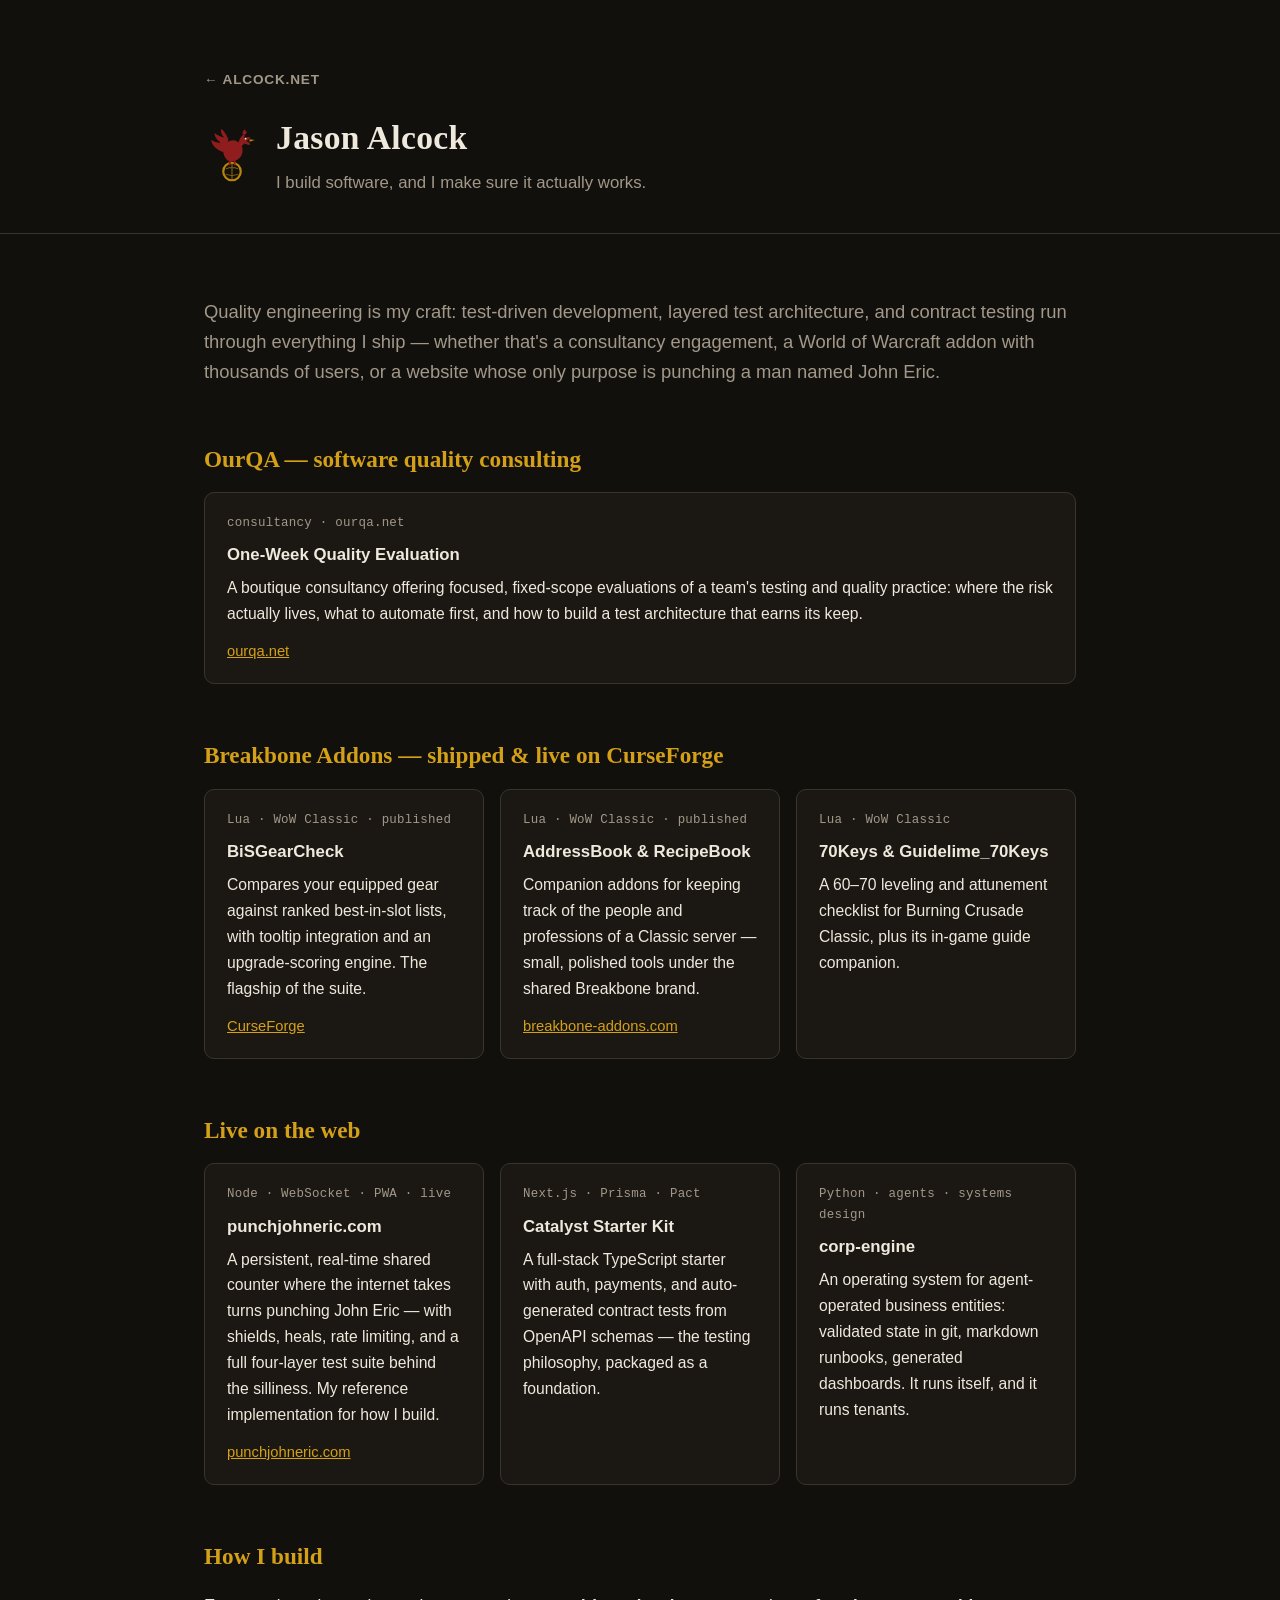
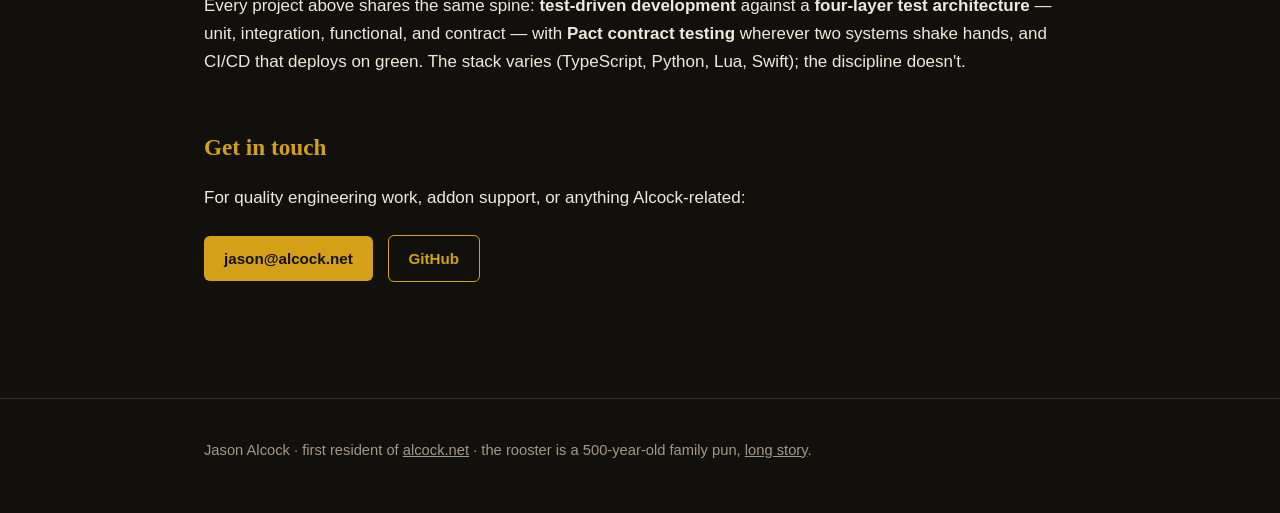
==== jason/index.html @ 47d07867 "Initial sites: alcock.net heritage site + jason.alcock.net personal site - 4-page parchment-themed h" ====
<!DOCTYPE html>
<html lang="en">
<head>
<meta charset="utf-8">
<meta name="viewport" content="width=device-width, initial-scale=1">
<title>Jason Alcock — software quality &amp; things that ship</title>
<meta name="description" content="Jason Alcock builds and tests software: quality engineering consulting at OurQA, published World of Warcraft addons at Breakbone Addons, live web apps, and agent-operated systems.">
<link rel="stylesheet" href="style.css">
<link rel="icon" href="rooster.svg" type="image/svg+xml">
</head>
<body>
<a class="skip-link" href="#main">Skip to content</a>

<header class="site">
  <div class="wrap">
    <p><a class="homelink" href="https://alcock.net">&larr; alcock.net</a></p>
    <div class="masthead">
      <img src="rooster.svg" alt="" width="56" height="56">
      <div>
        <h1>Jason Alcock</h1>
        <p class="tagline">I build software, and I make sure it actually works.</p>
      </div>
    </div>
  </div>
</header>

<main id="main">
  <div class="wrap">

    <section>
      <p class="lede">Quality engineering is my craft: test-driven development, layered test architecture, and contract testing run through everything I ship — whether that's a consultancy engagement, a World of Warcraft addon with thousands of users, or a website whose only purpose is punching a man named John Eric.</p>
    </section>

    <section>
      <h2>OurQA — software quality consulting</h2>
      <div class="grid">
        <div class="card">
          <p class="meta">consultancy · ourqa.net</p>
          <h3>One-Week Quality Evaluation</h3>
          <p>A boutique consultancy offering focused, fixed-scope evaluations of a team's testing and quality practice: where the risk actually lives, what to automate first, and how to build a test architecture that earns its keep.</p>
          <div class="links"><a href="https://ourqa.net">ourqa.net</a></div>
        </div>
      </div>
    </section>

    <section>
      <h2>Breakbone Addons — shipped &amp; live on CurseForge</h2>
      <div class="grid">
        <div class="card">
          <p class="meta">Lua · WoW Classic · published</p>
          <h3>BiSGearCheck</h3>
          <p>Compares your equipped gear against ranked best-in-slot lists, with tooltip integration and an upgrade-scoring engine. The flagship of the suite.</p>
          <div class="links"><a href="https://www.curseforge.com/wow/addons/bisgearcheck">CurseForge</a></div>
        </div>
        <div class="card">
          <p class="meta">Lua · WoW Classic · published</p>
          <h3>AddressBook &amp; RecipeBook</h3>
          <p>Companion addons for keeping track of the people and professions of a Classic server — small, polished tools under the shared Breakbone brand.</p>
          <div class="links"><a href="https://breakbone-addons.com">breakbone-addons.com</a></div>
        </div>
        <div class="card">
          <p class="meta">Lua · WoW Classic</p>
          <h3>70Keys &amp; Guidelime_70Keys</h3>
          <p>A 60–70 leveling and attunement checklist for Burning Crusade Classic, plus its in-game guide companion.</p>
        </div>
      </div>
    </section>

    <section>
      <h2>Live on the web</h2>
      <div class="grid">
        <div class="card">
          <p class="meta">Node · WebSocket · PWA · live</p>
          <h3>punchjohneric.com</h3>
          <p>A persistent, real-time shared counter where the internet takes turns punching John Eric — with shields, heals, rate limiting, and a full four-layer test suite behind the silliness. My reference implementation for how I build.</p>
          <div class="links"><a href="https://punchjohneric.com">punchjohneric.com</a></div>
        </div>
        <div class="card">
          <p class="meta">Next.js · Prisma · Pact</p>
          <h3>Catalyst Starter Kit</h3>
          <p>A full-stack TypeScript starter with auth, payments, and auto-generated contract tests from OpenAPI schemas — the testing philosophy, packaged as a foundation.</p>
        </div>
        <div class="card">
          <p class="meta">Python · agents · systems design</p>
          <h3>corp-engine</h3>
          <p>An operating system for agent-operated business entities: validated state in git, markdown runbooks, generated dashboards. It runs itself, and it runs tenants.</p>
        </div>
      </div>
    </section>

    <section>
      <h2>How I build</h2>
      <p>Every project above shares the same spine: <strong>test-driven development</strong> against a <strong>four-layer test architecture</strong> — unit, integration, functional, and contract — with <strong>Pact contract testing</strong> wherever two systems shake hands, and CI/CD that deploys on green. The stack varies (TypeScript, Python, Lua, Swift); the discipline doesn't.</p>
    </section>

    <section>
      <h2>Get in touch</h2>
      <p>For quality engineering work, addon support, or anything Alcock-related:</p>
      <p>
        <a class="btn" href="mailto:jason@alcock.net">jason@alcock.net</a>
        <a class="btn ghost" href="https://github.com/j-alcock">GitHub</a>
      </p>
    </section>

  </div>
</main>

<footer class="site">
  <div class="wrap">
    <p>Jason Alcock &middot; first resident of <a href="https://alcock.net">alcock.net</a> &middot; the rooster is a 500-year-old family pun, <a href="https://alcock.net/name-history.html">long story</a>.</p>
  </div>
</footer>
</body>
</html>
---- jason/style.css ----
/* jason.alcock.net — personal site for Jason Alcock.
   Dark cousin of the alcock.net heritage theme: same serif masthead,
   rooster motif, and gold/gules accents on a night background. */

:root {
  --bg: #12100c;
  --panel: #1b1813;
  --panel2: #23201a;
  --line: #3a352b;
  --text: #efe9dd;
  --dim: #a2988a;
  --accent: #d4a017;      /* old gold, brightened for dark bg */
  --accent2: #e06a5a;     /* gules, warmed */
  --serif: "Iowan Old Style", "Palatino Linotype", Palatino, Georgia, serif;
  --sans: -apple-system, BlinkMacSystemFont, "Segoe UI", Roboto, Helvetica, Arial, sans-serif;
  --mono: ui-monospace, "SF Mono", Menlo, Consolas, monospace;
}

* { box-sizing: border-box; }

html { scroll-behavior: smooth; }

@media (prefers-reduced-motion: reduce) {
  html { scroll-behavior: auto; }
  *, *::before, *::after { transition: none !important; }
}

body {
  margin: 0;
  background: var(--bg);
  color: var(--text);
  font-family: var(--sans);
  font-size: 1.0625rem;
  line-height: 1.65;
  -webkit-font-smoothing: antialiased;
}

.wrap {
  max-width: 920px;
  margin: 0 auto;
  padding: 0 24px;
}

a { color: var(--accent); }
a:hover { color: var(--accent2); }

a:focus-visible,
button:focus-visible {
  outline: 2px solid var(--accent);
  outline-offset: 3px;
  border-radius: 2px;
}

.skip-link {
  position: absolute;
  left: -9999px;
  top: 0;
  background: var(--accent);
  color: var(--bg);
  padding: 10px 16px;
  border-radius: 0 0 8px 0;
  font-weight: 600;
  z-index: 10;
}
.skip-link:focus { left: 0; }

/* ---------- header ---------- */

header.site {
  border-bottom: 1px solid var(--line);
  padding: 48px 0 36px;
}

.masthead {
  display: flex;
  align-items: center;
  gap: 16px;
}

.masthead h1 {
  font-family: var(--serif);
  font-size: 2.1rem;
  margin: 0;
  font-weight: 600;
  letter-spacing: 0.01em;
}

.masthead .tagline {
  margin: 4px 0 0;
  color: var(--dim);
  font-size: 1.05rem;
}

.homelink {
  font-size: 0.85rem;
  color: var(--dim);
  text-transform: uppercase;
  letter-spacing: 0.06em;
  font-weight: 600;
  text-decoration: none;
}
.homelink:hover { color: var(--accent); }

/* ---------- content ---------- */

main { padding: 44px 0 64px; }

section { margin-bottom: 52px; }

h2 {
  font-family: var(--serif);
  font-size: 1.45rem;
  font-weight: 600;
  margin: 0 0 0.6em;
  color: var(--accent);
}

h3 { font-size: 1.05rem; margin: 0 0 0.3em; }

.lede { font-size: 1.15rem; color: var(--dim); }

.grid {
  display: grid;
  grid-template-columns: repeat(auto-fit, minmax(260px, 1fr));
  gap: 16px;
}

.card {
  background: var(--panel);
  border: 1px solid var(--line);
  border-radius: 10px;
  padding: 20px 22px;
}

.card .meta {
  font-family: var(--mono);
  font-size: 0.78rem;
  color: var(--dim);
  margin: 0 0 8px;
  letter-spacing: 0.02em;
}

.card p { margin: 0.4em 0 0; font-size: 0.98rem; }

.card .links { margin-top: 12px; font-size: 0.92rem; }
.card .links a { margin-right: 14px; }

.tags {
  margin: 14px 0 0;
  padding: 0;
  list-style: none;
  display: flex;
  flex-wrap: wrap;
  gap: 8px;
}

.tags li {
  font-family: var(--mono);
  font-size: 0.78rem;
  color: var(--dim);
  background: var(--panel2);
  border: 1px solid var(--line);
  border-radius: 999px;
  padding: 3px 12px;
}

.btn {
  display: inline-block;
  font-weight: 600;
  font-size: 0.95rem;
  background: var(--accent);
  color: var(--bg);
  padding: 10px 20px;
  border-radius: 6px;
  text-decoration: none;
  margin: 6px 10px 0 0;
}
.btn:hover { background: var(--accent2); color: var(--bg); }

.btn.ghost {
  background: transparent;
  color: var(--accent);
  border: 1px solid var(--accent);
}
.btn.ghost:hover { color: var(--accent2); border-color: var(--accent2); background: transparent; }

/* ---------- footer ---------- */

footer.site {
  border-top: 1px solid var(--line);
  padding: 24px 0 36px;
  color: var(--dim);
  font-size: 0.92rem;
}

footer.site a { color: var(--dim); }
footer.site a:hover { color: var(--accent); }

@media (max-width: 540px) {
  header.site { padding: 32px 0 24px; }
  .masthead h1 { font-size: 1.6rem; }
}
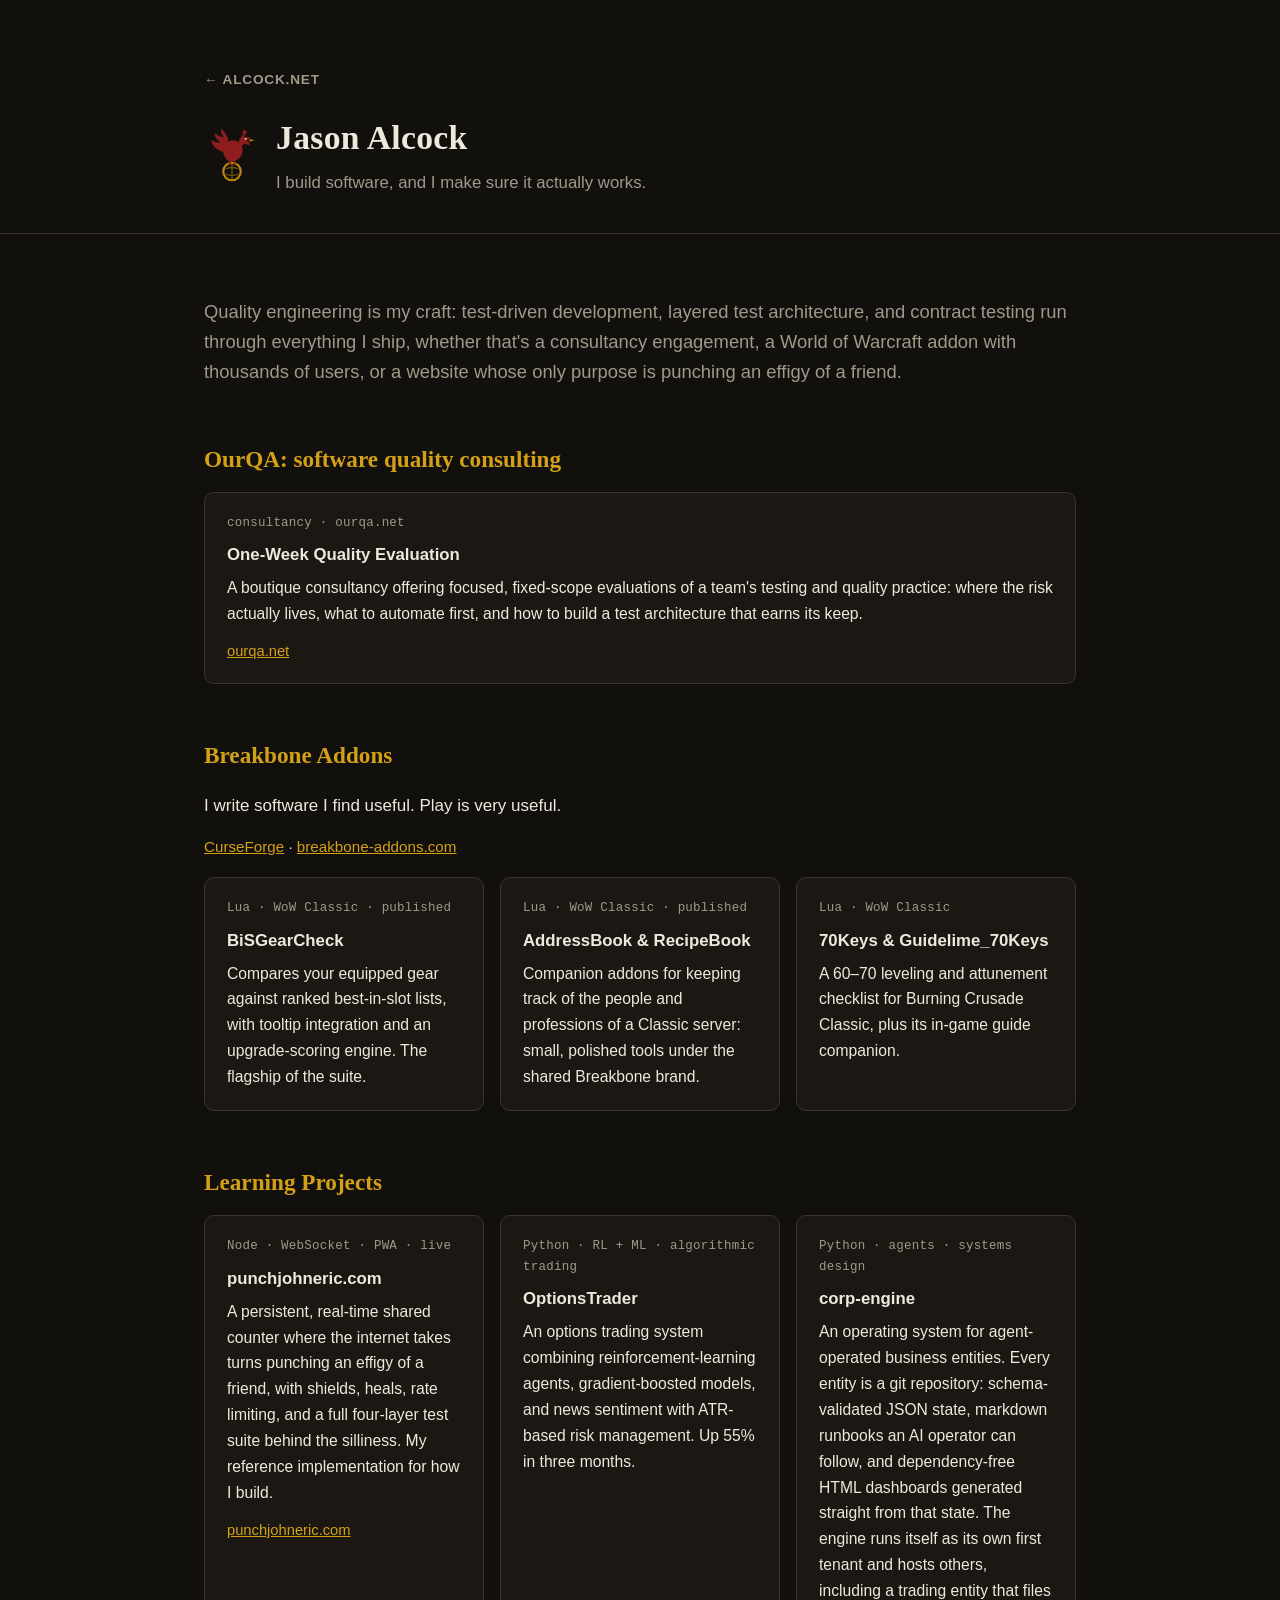
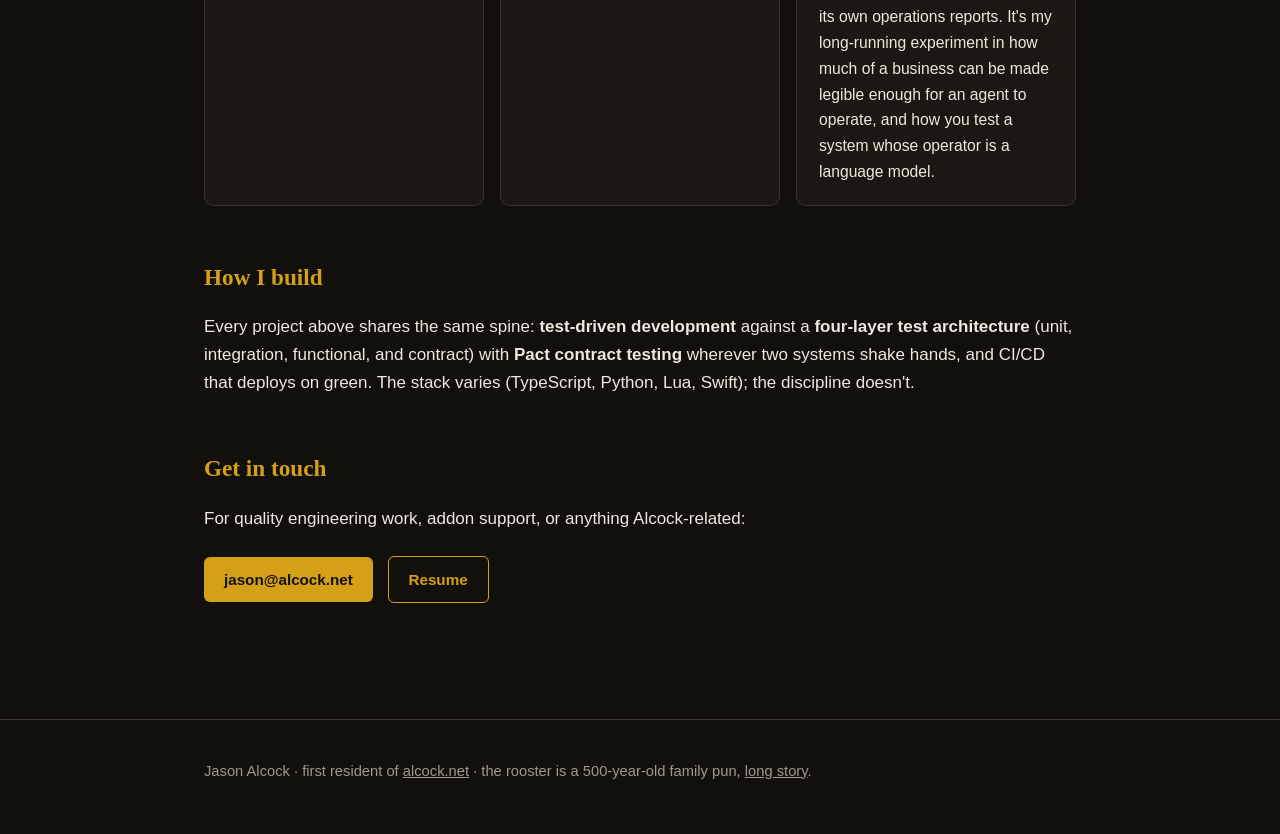
==== commit 6876f754: "Personal site iteration + site-wide em dash removal - jason: effigy wording; Breakbone section rewor" ====
--- a/jason/index.html
+++ b/jason/index.html
@@ -3,7 +3,7 @@
 <head>
 <meta charset="utf-8">
 <meta name="viewport" content="width=device-width, initial-scale=1">
-<title>Jason Alcock — software quality &amp; things that ship</title>
+<title>Jason Alcock: software quality &amp; things that ship</title>
 <meta name="description" content="Jason Alcock builds and tests software: quality engineering consulting at OurQA, published World of Warcraft addons at Breakbone Addons, live web apps, and agent-operated systems.">
 <link rel="stylesheet" href="style.css">
 <link rel="icon" href="rooster.svg" type="image/svg+xml">
@@ -28,11 +28,11 @@
   <div class="wrap">
 
     <section>
-      <p class="lede">Quality engineering is my craft: test-driven development, layered test architecture, and contract testing run through everything I ship — whether that's a consultancy engagement, a World of Warcraft addon with thousands of users, or a website whose only purpose is punching a man named John Eric.</p>
+      <p class="lede">Quality engineering is my craft: test-driven development, layered test architecture, and contract testing run through everything I ship, whether that's a consultancy engagement, a World of Warcraft addon with thousands of users, or a website whose only purpose is punching an effigy of a friend.</p>
     </section>
 
     <section>
-      <h2>OurQA — software quality consulting</h2>
+      <h2>OurQA: software quality consulting</h2>
       <div class="grid">
         <div class="card">
           <p class="meta">consultancy · ourqa.net</p>
@@ -44,19 +44,19 @@
     </section>
 
     <section>
-      <h2>Breakbone Addons — shipped &amp; live on CurseForge</h2>
+      <h2>Breakbone Addons</h2>
+      <p>I write software I find useful. Play is very useful.</p>
+      <p class="section-links"><a href="https://www.curseforge.com/members/breakbone_addons/projects">CurseForge</a> &middot; <a href="https://breakbone-addons.com">breakbone-addons.com</a></p>
       <div class="grid">
         <div class="card">
           <p class="meta">Lua · WoW Classic · published</p>
           <h3>BiSGearCheck</h3>
           <p>Compares your equipped gear against ranked best-in-slot lists, with tooltip integration and an upgrade-scoring engine. The flagship of the suite.</p>
-          <div class="links"><a href="https://www.curseforge.com/wow/addons/bisgearcheck">CurseForge</a></div>
         </div>
         <div class="card">
           <p class="meta">Lua · WoW Classic · published</p>
           <h3>AddressBook &amp; RecipeBook</h3>
-          <p>Companion addons for keeping track of the people and professions of a Classic server — small, polished tools under the shared Breakbone brand.</p>
-          <div class="links"><a href="https://breakbone-addons.com">breakbone-addons.com</a></div>
+          <p>Companion addons for keeping track of the people and professions of a Classic server: small, polished tools under the shared Breakbone brand.</p>
         </div>
         <div class="card">
           <p class="meta">Lua · WoW Classic</p>
@@ -67,30 +67,30 @@
     </section>
 
     <section>
-      <h2>Live on the web</h2>
+      <h2>Learning Projects</h2>
       <div class="grid">
         <div class="card">
           <p class="meta">Node · WebSocket · PWA · live</p>
           <h3>punchjohneric.com</h3>
-          <p>A persistent, real-time shared counter where the internet takes turns punching John Eric — with shields, heals, rate limiting, and a full four-layer test suite behind the silliness. My reference implementation for how I build.</p>
+          <p>A persistent, real-time shared counter where the internet takes turns punching an effigy of a friend, with shields, heals, rate limiting, and a full four-layer test suite behind the silliness. My reference implementation for how I build.</p>
           <div class="links"><a href="https://punchjohneric.com">punchjohneric.com</a></div>
         </div>
         <div class="card">
-          <p class="meta">Next.js · Prisma · Pact</p>
-          <h3>Catalyst Starter Kit</h3>
-          <p>A full-stack TypeScript starter with auth, payments, and auto-generated contract tests from OpenAPI schemas — the testing philosophy, packaged as a foundation.</p>
+          <p class="meta">Python · RL + ML · algorithmic trading</p>
+          <h3>OptionsTrader</h3>
+          <p>An options trading system combining reinforcement-learning agents, gradient-boosted models, and news sentiment with ATR-based risk management. Up 55% in three months.</p>
         </div>
         <div class="card">
           <p class="meta">Python · agents · systems design</p>
           <h3>corp-engine</h3>
-          <p>An operating system for agent-operated business entities: validated state in git, markdown runbooks, generated dashboards. It runs itself, and it runs tenants.</p>
+          <p>An operating system for agent-operated business entities. Every entity is a git repository: schema-validated JSON state, markdown runbooks an AI operator can follow, and dependency-free HTML dashboards generated straight from that state. The engine runs itself as its own first tenant and hosts others, including a trading entity that files its own operations reports. It's my long-running experiment in how much of a business can be made legible enough for an agent to operate, and how you test a system whose operator is a language model.</p>
         </div>
       </div>
     </section>
 
     <section>
       <h2>How I build</h2>
-      <p>Every project above shares the same spine: <strong>test-driven development</strong> against a <strong>four-layer test architecture</strong> — unit, integration, functional, and contract — with <strong>Pact contract testing</strong> wherever two systems shake hands, and CI/CD that deploys on green. The stack varies (TypeScript, Python, Lua, Swift); the discipline doesn't.</p>
+      <p>Every project above shares the same spine: <strong>test-driven development</strong> against a <strong>four-layer test architecture</strong> (unit, integration, functional, and contract) with <strong>Pact contract testing</strong> wherever two systems shake hands, and CI/CD that deploys on green. The stack varies (TypeScript, Python, Lua, Swift); the discipline doesn't.</p>
     </section>
 
     <section>
@@ -98,7 +98,7 @@
       <p>For quality engineering work, addon support, or anything Alcock-related:</p>
       <p>
         <a class="btn" href="mailto:jason@alcock.net">jason@alcock.net</a>
-        <a class="btn ghost" href="https://github.com/j-alcock">GitHub</a>
+        <a class="btn ghost" href="resume/index.html">Resume</a>
       </p>
     </section>
 
--- a/jason/style.css
+++ b/jason/style.css
@@ -119,6 +119,11 @@
 
 .lede { font-size: 1.15rem; color: var(--dim); }
 
+.section-links {
+  font-size: 0.95rem;
+  margin: -0.2em 0 1.2em;
+}
+
 .grid {
   display: grid;
   grid-template-columns: repeat(auto-fit, minmax(260px, 1fr));
@@ -131,6 +136,8 @@
   border-radius: 10px;
   padding: 20px 22px;
 }
+
+.card.wide { grid-column: 1 / -1; }
 
 .card .meta {
   font-family: var(--mono);
@@ -184,6 +191,73 @@
 }
 .btn.ghost:hover { color: var(--accent2); border-color: var(--accent2); background: transparent; }
 
+/* ---------- resume ---------- */
+
+.downloads { margin: 20px 0 0; }
+
+.btn.dl svg {
+  vertical-align: -3px;
+  margin-right: 8px;
+}
+
+.job { margin-bottom: 28px; }
+
+.job h3 {
+  font-family: var(--serif);
+  font-size: 1.15rem;
+  color: var(--text);
+  margin-bottom: 0.2em;
+}
+
+.job .role {
+  font-family: var(--sans);
+  font-size: 0.9rem;
+  font-weight: 400;
+  color: var(--accent);
+  margin-left: 8px;
+}
+
+.job .when {
+  font-family: var(--mono);
+  font-size: 0.82rem;
+  color: var(--dim);
+  margin-left: 8px;
+  white-space: nowrap;
+}
+
+.job .context {
+  font-style: italic;
+  color: var(--dim);
+  font-size: 0.92rem;
+  margin: 0 0 0.4em;
+}
+
+.job p { margin: 0.3em 0 0; }
+
+blockquote.rec {
+  background: var(--panel);
+  border-left: 3px solid var(--accent);
+  border-radius: 0 10px 10px 0;
+  margin: 0 0 16px;
+  padding: 16px 20px;
+}
+
+blockquote.rec p {
+  font-family: var(--serif);
+  font-size: 1.02rem;
+  margin: 0;
+}
+
+blockquote.rec cite {
+  display: block;
+  font-style: normal;
+  font-size: 0.88rem;
+  color: var(--dim);
+  margin-top: 10px;
+}
+
+.pending { color: var(--dim); }
+
 /* ---------- footer ---------- */
 
 footer.site {
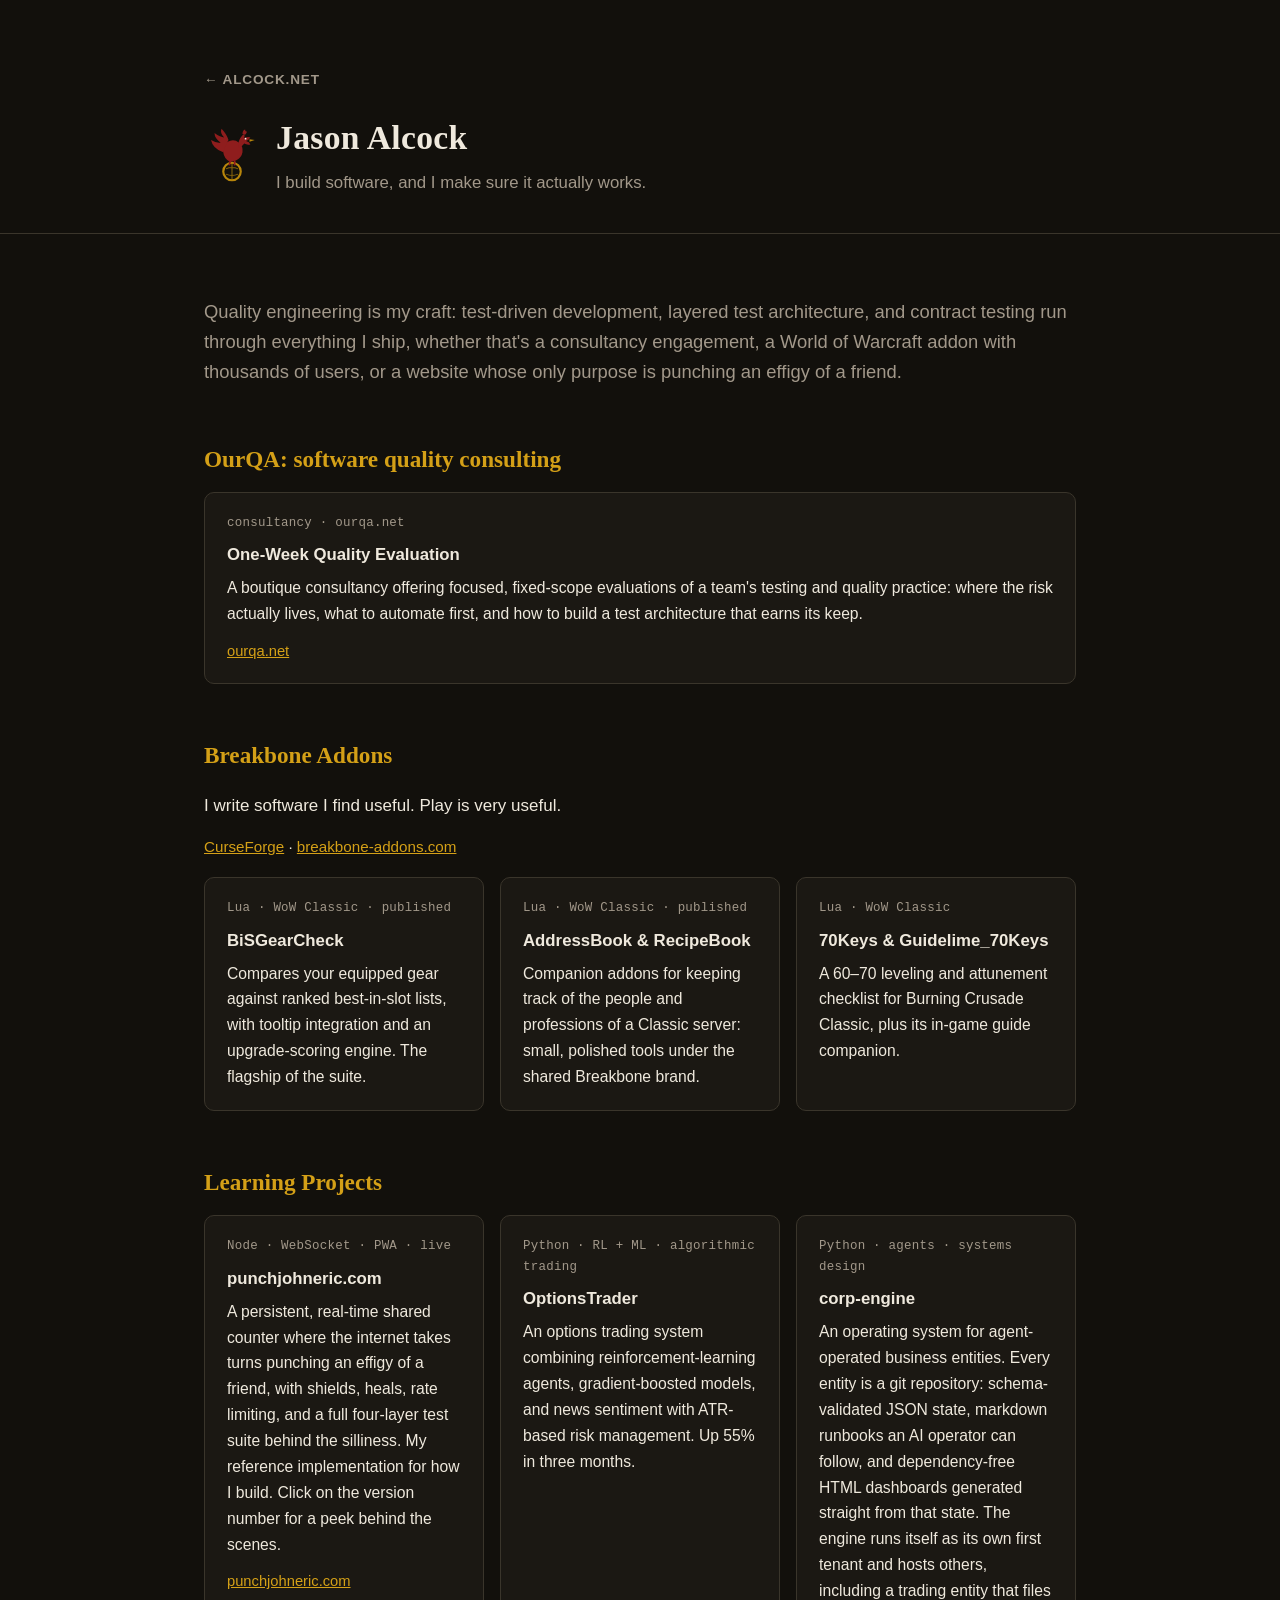
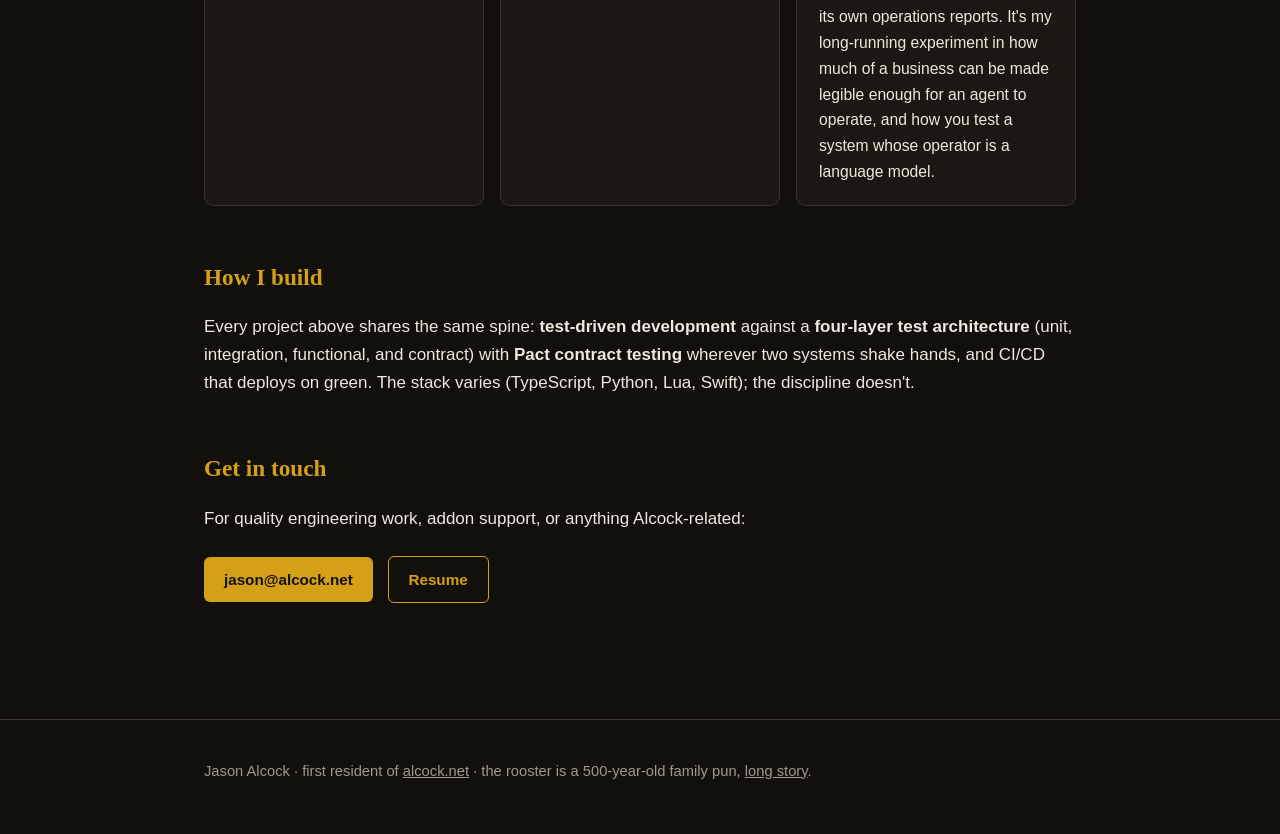
==== commit 339f749c: "Add behind-the-scenes hint to punchjohneric card" ====
--- a/jason/index.html
+++ b/jason/index.html
@@ -72,7 +72,7 @@
         <div class="card">
           <p class="meta">Node · WebSocket · PWA · live</p>
           <h3>punchjohneric.com</h3>
-          <p>A persistent, real-time shared counter where the internet takes turns punching an effigy of a friend, with shields, heals, rate limiting, and a full four-layer test suite behind the silliness. My reference implementation for how I build.</p>
+          <p>A persistent, real-time shared counter where the internet takes turns punching an effigy of a friend, with shields, heals, rate limiting, and a full four-layer test suite behind the silliness. My reference implementation for how I build. Click on the version number for a peek behind the scenes.</p>
           <div class="links"><a href="https://punchjohneric.com">punchjohneric.com</a></div>
         </div>
         <div class="card">
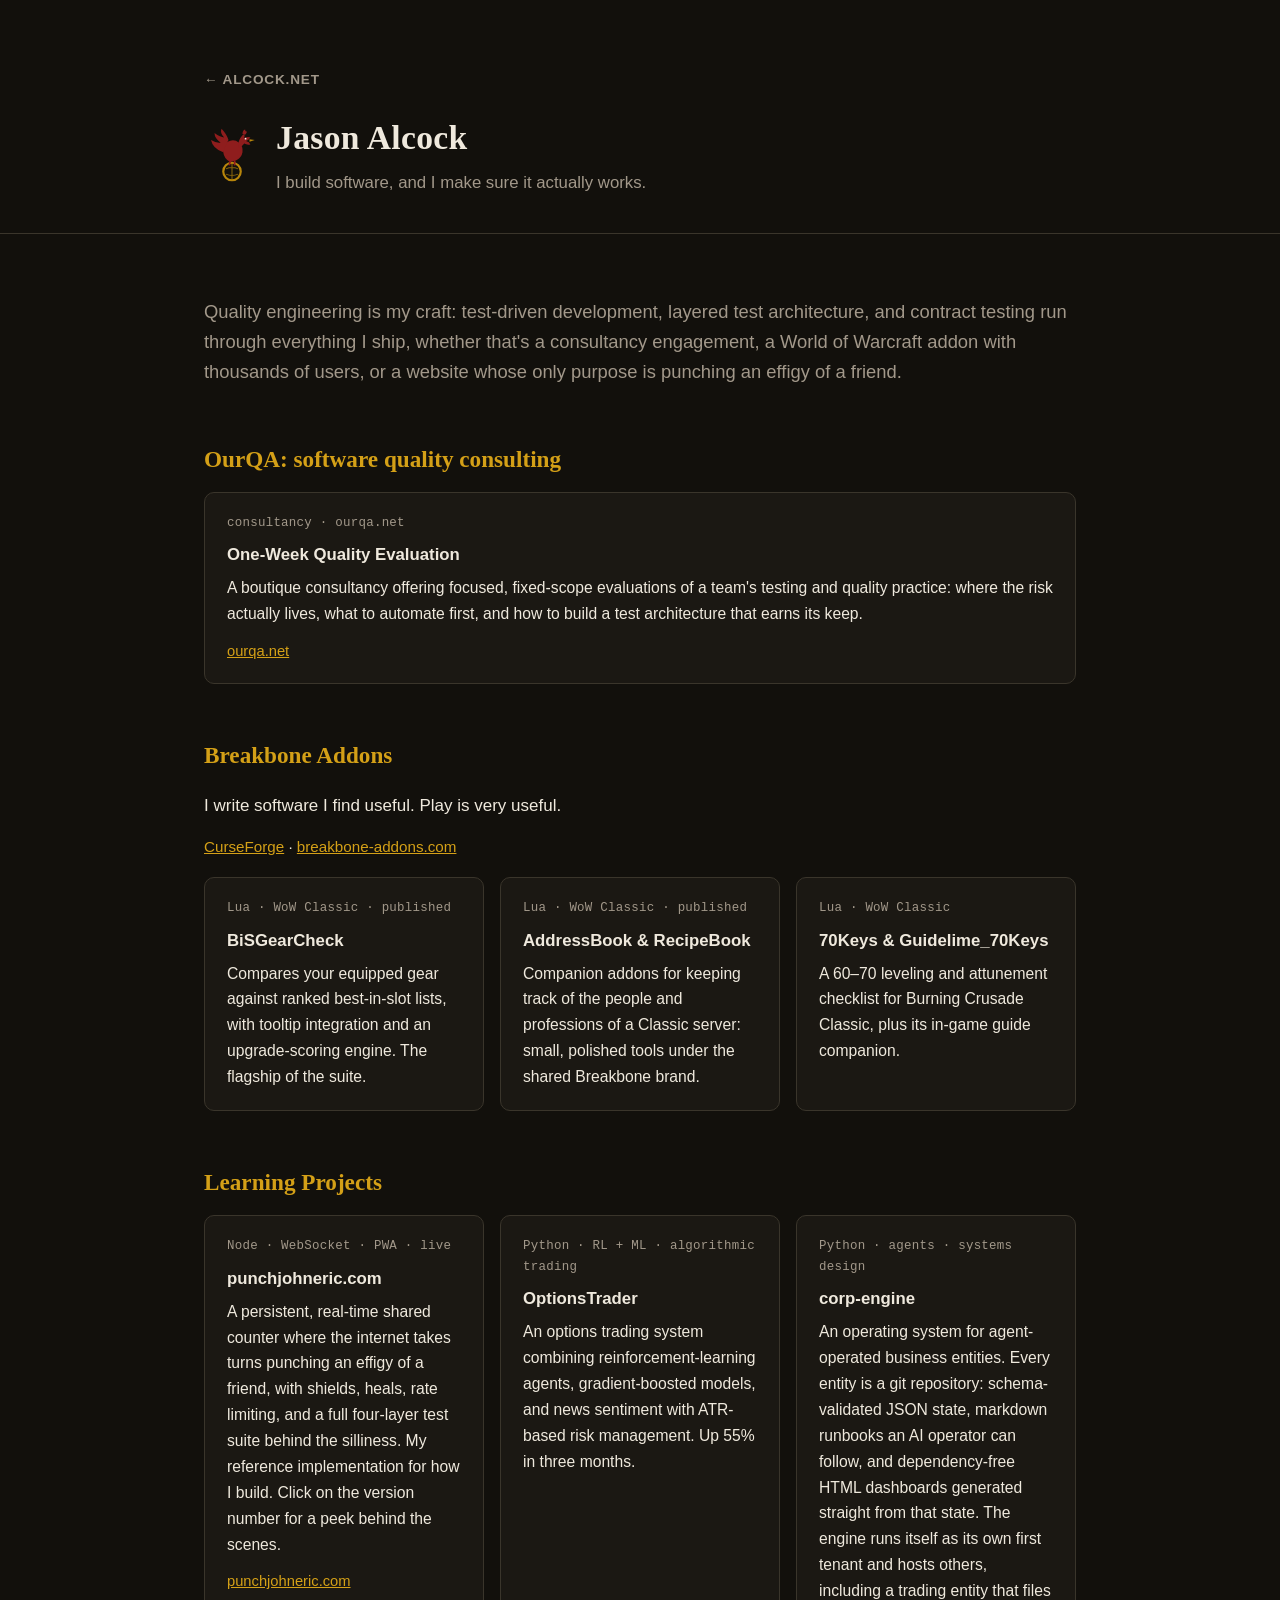
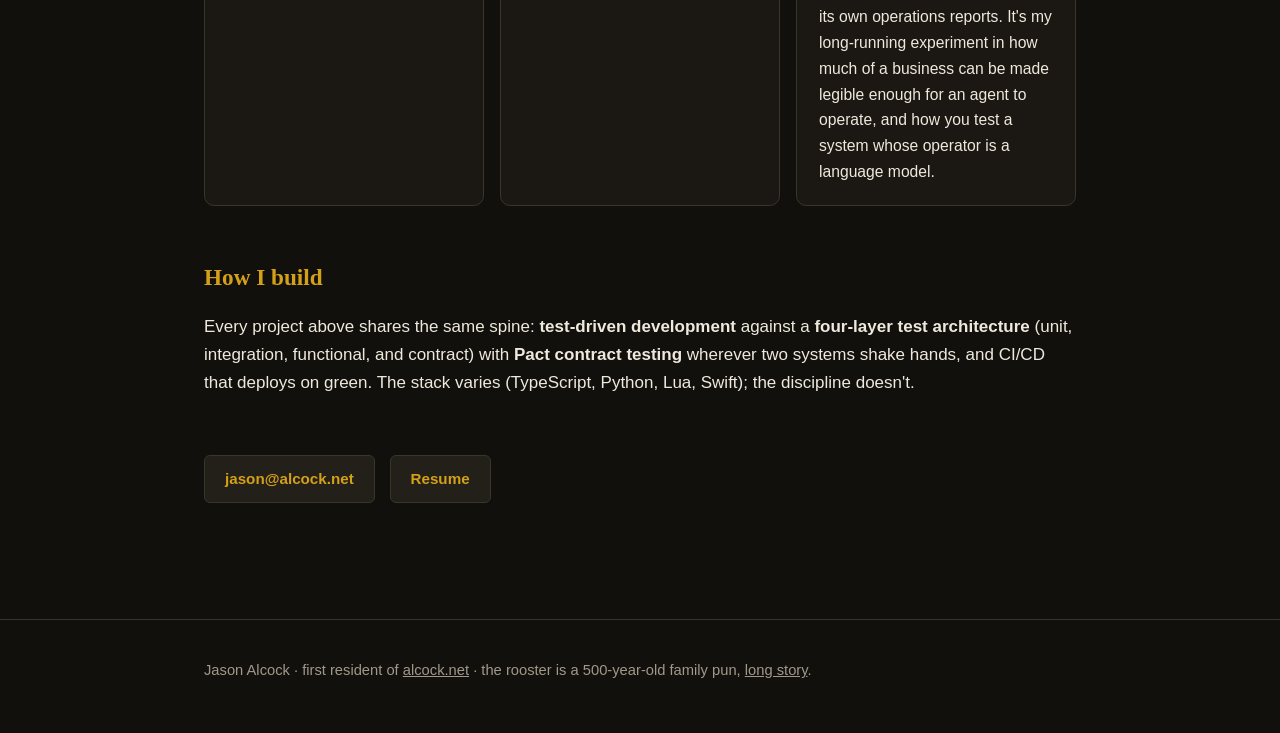
==== commit 56945df0: "Drop Get in touch header/text; all buttons dark panel style" ====
--- a/jason/index.html
+++ b/jason/index.html
@@ -94,11 +94,9 @@
     </section>
 
     <section>
-      <h2>Get in touch</h2>
-      <p>For quality engineering work, addon support, or anything Alcock-related:</p>
       <p>
         <a class="btn" href="mailto:jason@alcock.net">jason@alcock.net</a>
-        <a class="btn ghost" href="resume/index.html">Resume</a>
+        <a class="btn" href="resume/index.html">Resume</a>
       </p>
     </section>
 
--- a/jason/style.css
+++ b/jason/style.css
@@ -175,21 +175,22 @@
   display: inline-block;
   font-weight: 600;
   font-size: 0.95rem;
-  background: var(--accent);
-  color: var(--bg);
+  background: var(--panel2);
+  color: var(--accent);
+  border: 1px solid var(--line);
   padding: 10px 20px;
   border-radius: 6px;
   text-decoration: none;
   margin: 6px 10px 0 0;
 }
-.btn:hover { background: var(--accent2); color: var(--bg); }
+.btn:hover { color: var(--accent2); border-color: var(--accent); background: var(--panel2); }
 
 .btn.ghost {
-  background: transparent;
-  color: var(--accent);
-  border: 1px solid var(--accent);
-}
-.btn.ghost:hover { color: var(--accent2); border-color: var(--accent2); background: transparent; }
+  background: var(--panel2);
+  color: var(--accent);
+  border: 1px solid var(--line);
+}
+.btn.ghost:hover { color: var(--accent2); border-color: var(--accent); background: var(--panel2); }
 
 /* ---------- resume ---------- */
 
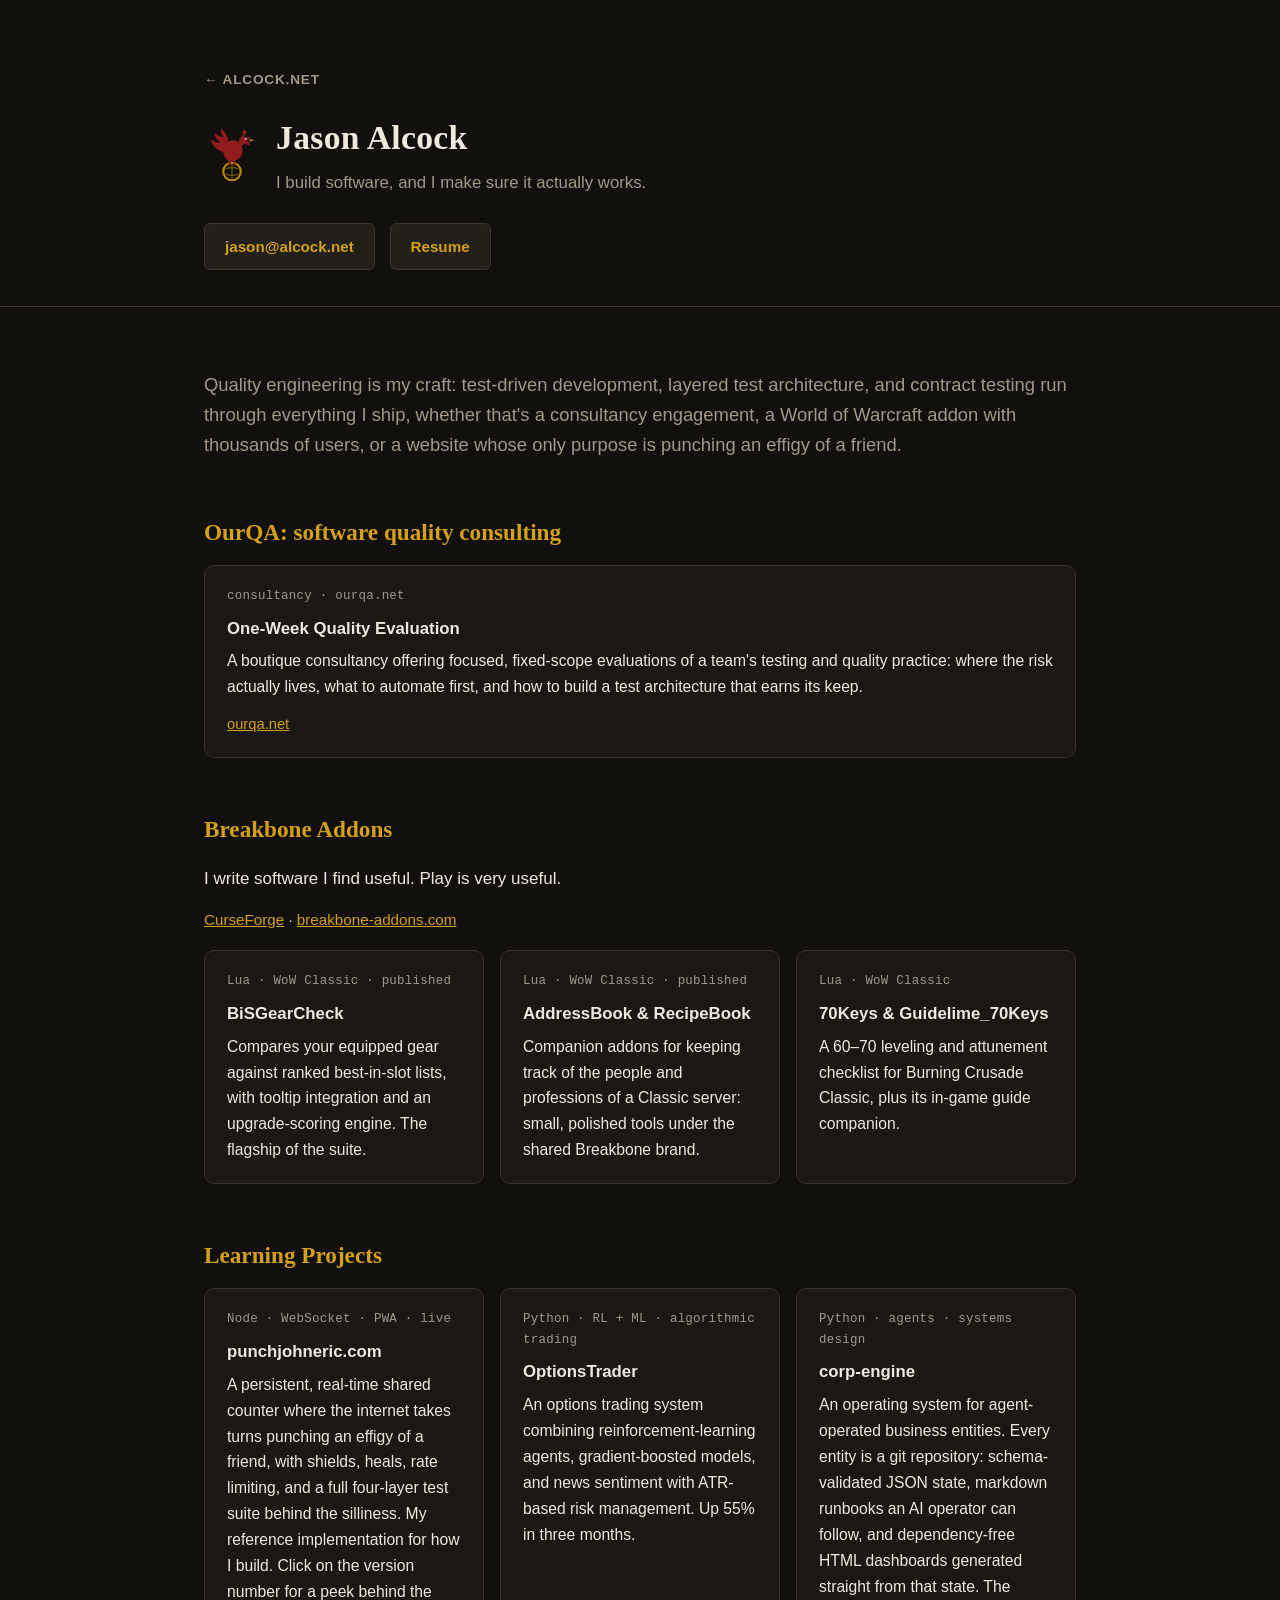
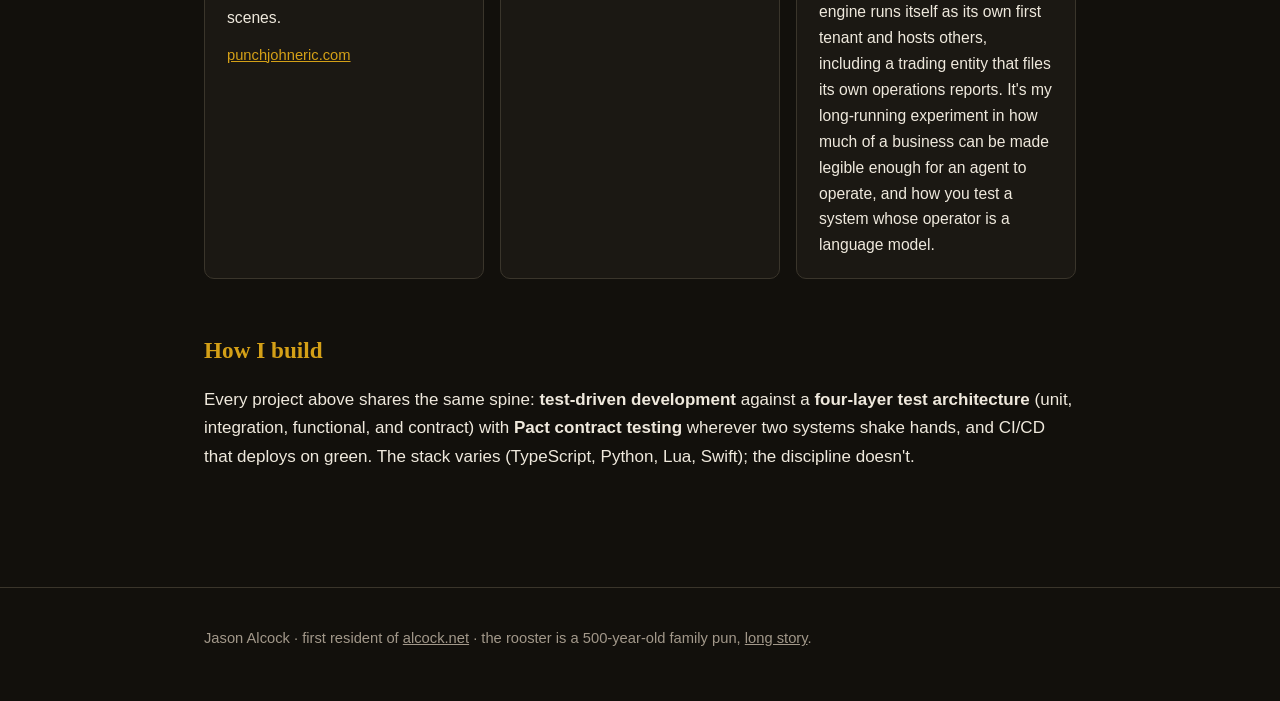
==== commit 3373ae61: "Move contact/resume buttons into the header" ====
--- a/jason/index.html
+++ b/jason/index.html
@@ -21,6 +21,10 @@
         <p class="tagline">I build software, and I make sure it actually works.</p>
       </div>
     </div>
+    <p class="downloads">
+      <a class="btn" href="mailto:jason@alcock.net">jason@alcock.net</a>
+      <a class="btn" href="resume/index.html">Resume</a>
+    </p>
   </div>
 </header>
 
@@ -93,13 +97,6 @@
       <p>Every project above shares the same spine: <strong>test-driven development</strong> against a <strong>four-layer test architecture</strong> (unit, integration, functional, and contract) with <strong>Pact contract testing</strong> wherever two systems shake hands, and CI/CD that deploys on green. The stack varies (TypeScript, Python, Lua, Swift); the discipline doesn't.</p>
     </section>
 
-    <section>
-      <p>
-        <a class="btn" href="mailto:jason@alcock.net">jason@alcock.net</a>
-        <a class="btn" href="resume/index.html">Resume</a>
-      </p>
-    </section>
-
   </div>
 </main>
 
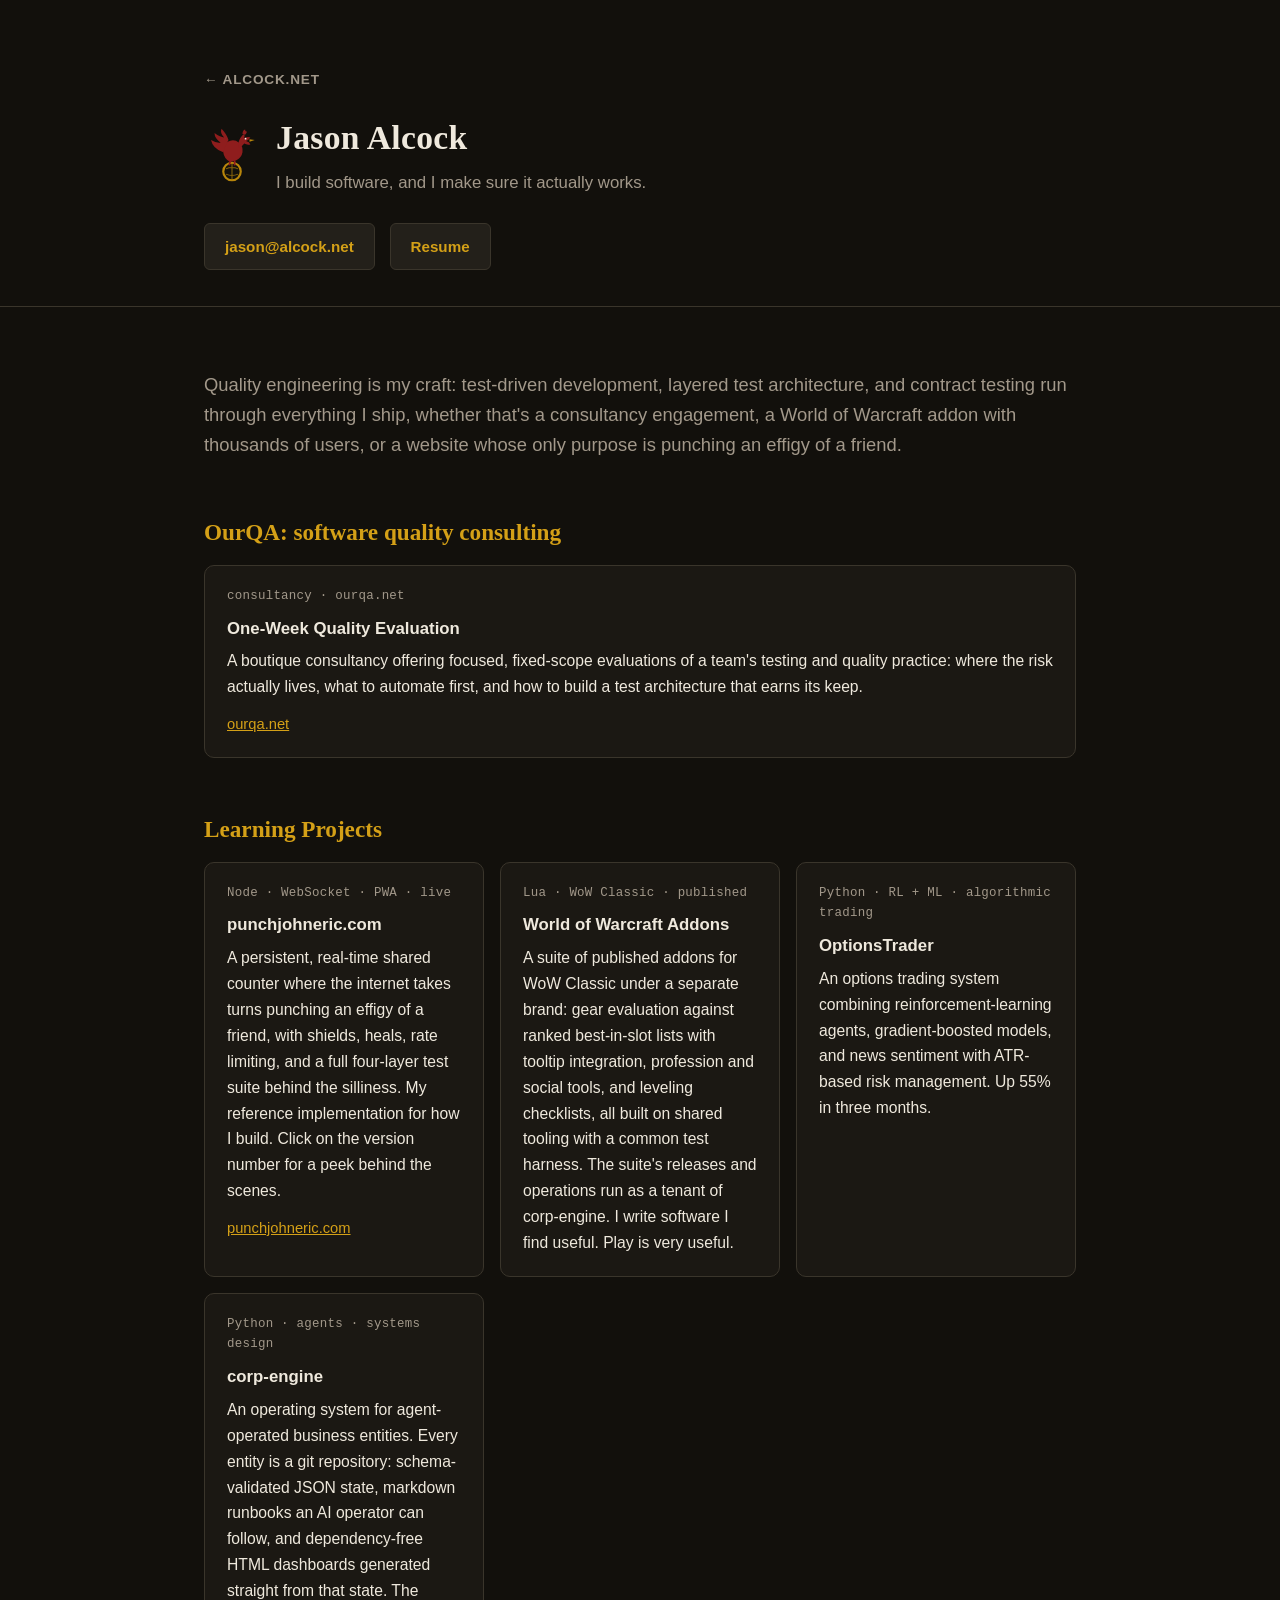
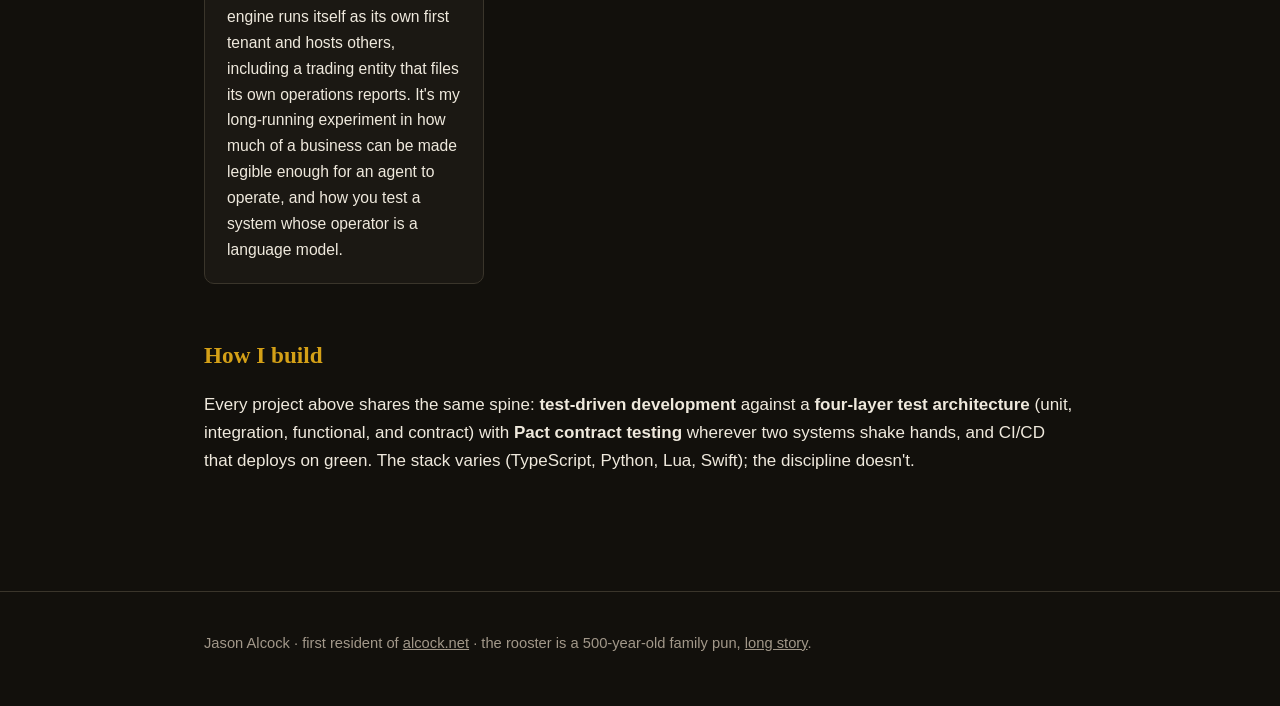
==== commit 4f122a8a: "Remove addon brand from personal site; generic WoW Addons card in Learning Projects" ====
--- a/jason/index.html
+++ b/jason/index.html
@@ -4,7 +4,7 @@
 <meta charset="utf-8">
 <meta name="viewport" content="width=device-width, initial-scale=1">
 <title>Jason Alcock: software quality &amp; things that ship</title>
-<meta name="description" content="Jason Alcock builds and tests software: quality engineering consulting at OurQA, published World of Warcraft addons at Breakbone Addons, live web apps, and agent-operated systems.">
+<meta name="description" content="Jason Alcock builds and tests software: quality engineering consulting at OurQA, published World of Warcraft addons, live web apps, and agent-operated systems.">
 <link rel="stylesheet" href="style.css">
 <link rel="icon" href="rooster.svg" type="image/svg+xml">
 </head>
@@ -48,29 +48,6 @@
     </section>
 
     <section>
-      <h2>Breakbone Addons</h2>
-      <p>I write software I find useful. Play is very useful.</p>
-      <p class="section-links"><a href="https://www.curseforge.com/members/breakbone_addons/projects">CurseForge</a> &middot; <a href="https://breakbone-addons.com">breakbone-addons.com</a></p>
-      <div class="grid">
-        <div class="card">
-          <p class="meta">Lua · WoW Classic · published</p>
-          <h3>BiSGearCheck</h3>
-          <p>Compares your equipped gear against ranked best-in-slot lists, with tooltip integration and an upgrade-scoring engine. The flagship of the suite.</p>
-        </div>
-        <div class="card">
-          <p class="meta">Lua · WoW Classic · published</p>
-          <h3>AddressBook &amp; RecipeBook</h3>
-          <p>Companion addons for keeping track of the people and professions of a Classic server: small, polished tools under the shared Breakbone brand.</p>
-        </div>
-        <div class="card">
-          <p class="meta">Lua · WoW Classic</p>
-          <h3>70Keys &amp; Guidelime_70Keys</h3>
-          <p>A 60–70 leveling and attunement checklist for Burning Crusade Classic, plus its in-game guide companion.</p>
-        </div>
-      </div>
-    </section>
-
-    <section>
       <h2>Learning Projects</h2>
       <div class="grid">
         <div class="card">
@@ -78,6 +55,11 @@
           <h3>punchjohneric.com</h3>
           <p>A persistent, real-time shared counter where the internet takes turns punching an effigy of a friend, with shields, heals, rate limiting, and a full four-layer test suite behind the silliness. My reference implementation for how I build. Click on the version number for a peek behind the scenes.</p>
           <div class="links"><a href="https://punchjohneric.com">punchjohneric.com</a></div>
+        </div>
+        <div class="card">
+          <p class="meta">Lua · WoW Classic · published</p>
+          <h3>World of Warcraft Addons</h3>
+          <p>A suite of published addons for WoW Classic under a separate brand: gear evaluation against ranked best-in-slot lists with tooltip integration, profession and social tools, and leveling checklists, all built on shared tooling with a common test harness. The suite's releases and operations run as a tenant of corp-engine. I write software I find useful. Play is very useful.</p>
         </div>
         <div class="card">
           <p class="meta">Python · RL + ML · algorithmic trading</p>
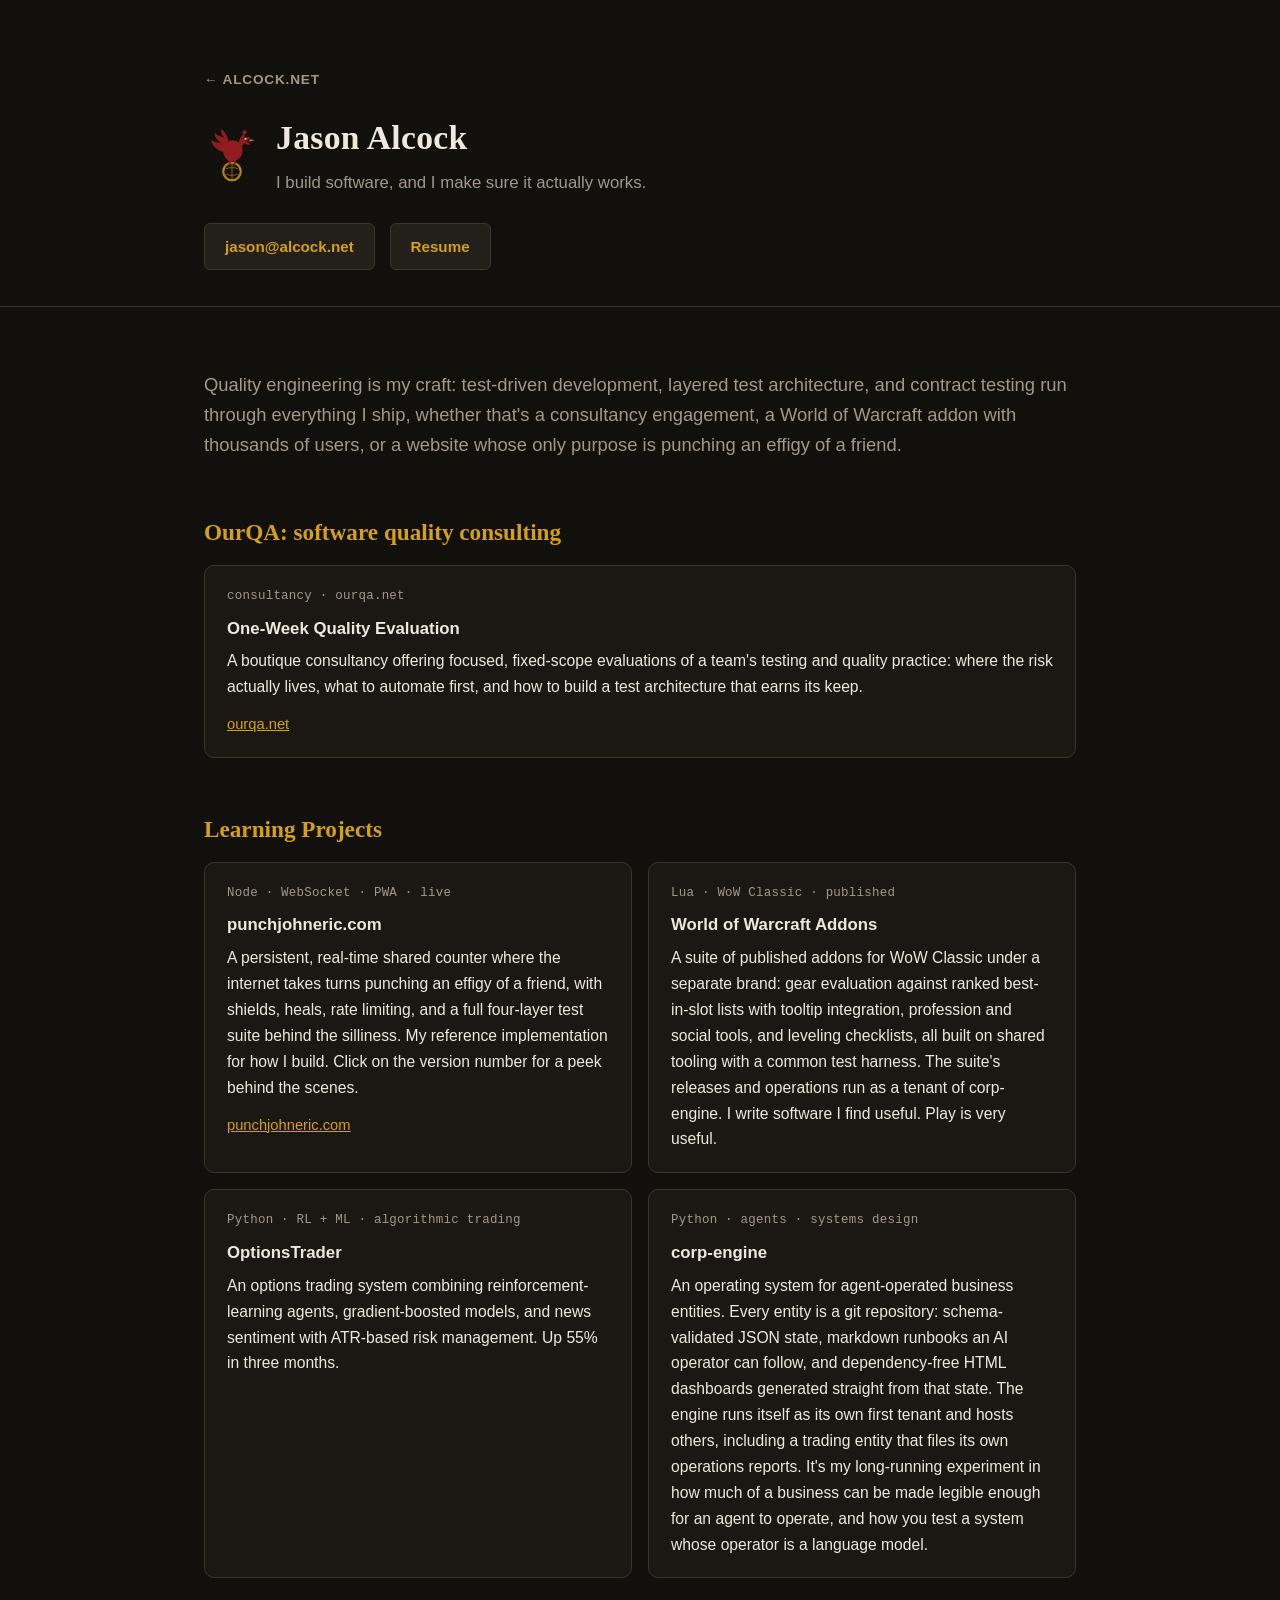
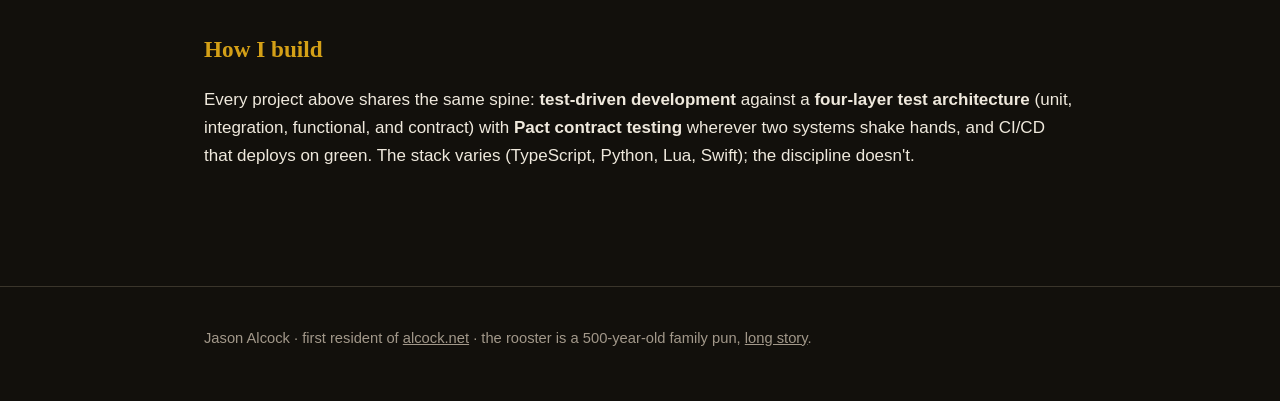
==== commit 2f0b9cf8: "Learning Projects grid: two cards per row" ====
--- a/jason/index.html
+++ b/jason/index.html
@@ -49,7 +49,7 @@
 
     <section>
       <h2>Learning Projects</h2>
-      <div class="grid">
+      <div class="grid two">
         <div class="card">
           <p class="meta">Node · WebSocket · PWA · live</p>
           <h3>punchjohneric.com</h3>
--- a/jason/style.css
+++ b/jason/style.css
@@ -130,6 +130,12 @@
   gap: 16px;
 }
 
+.grid.two { grid-template-columns: repeat(2, 1fr); }
+
+@media (max-width: 600px) {
+  .grid.two { grid-template-columns: 1fr; }
+}
+
 .card {
   background: var(--panel);
   border: 1px solid var(--line);
